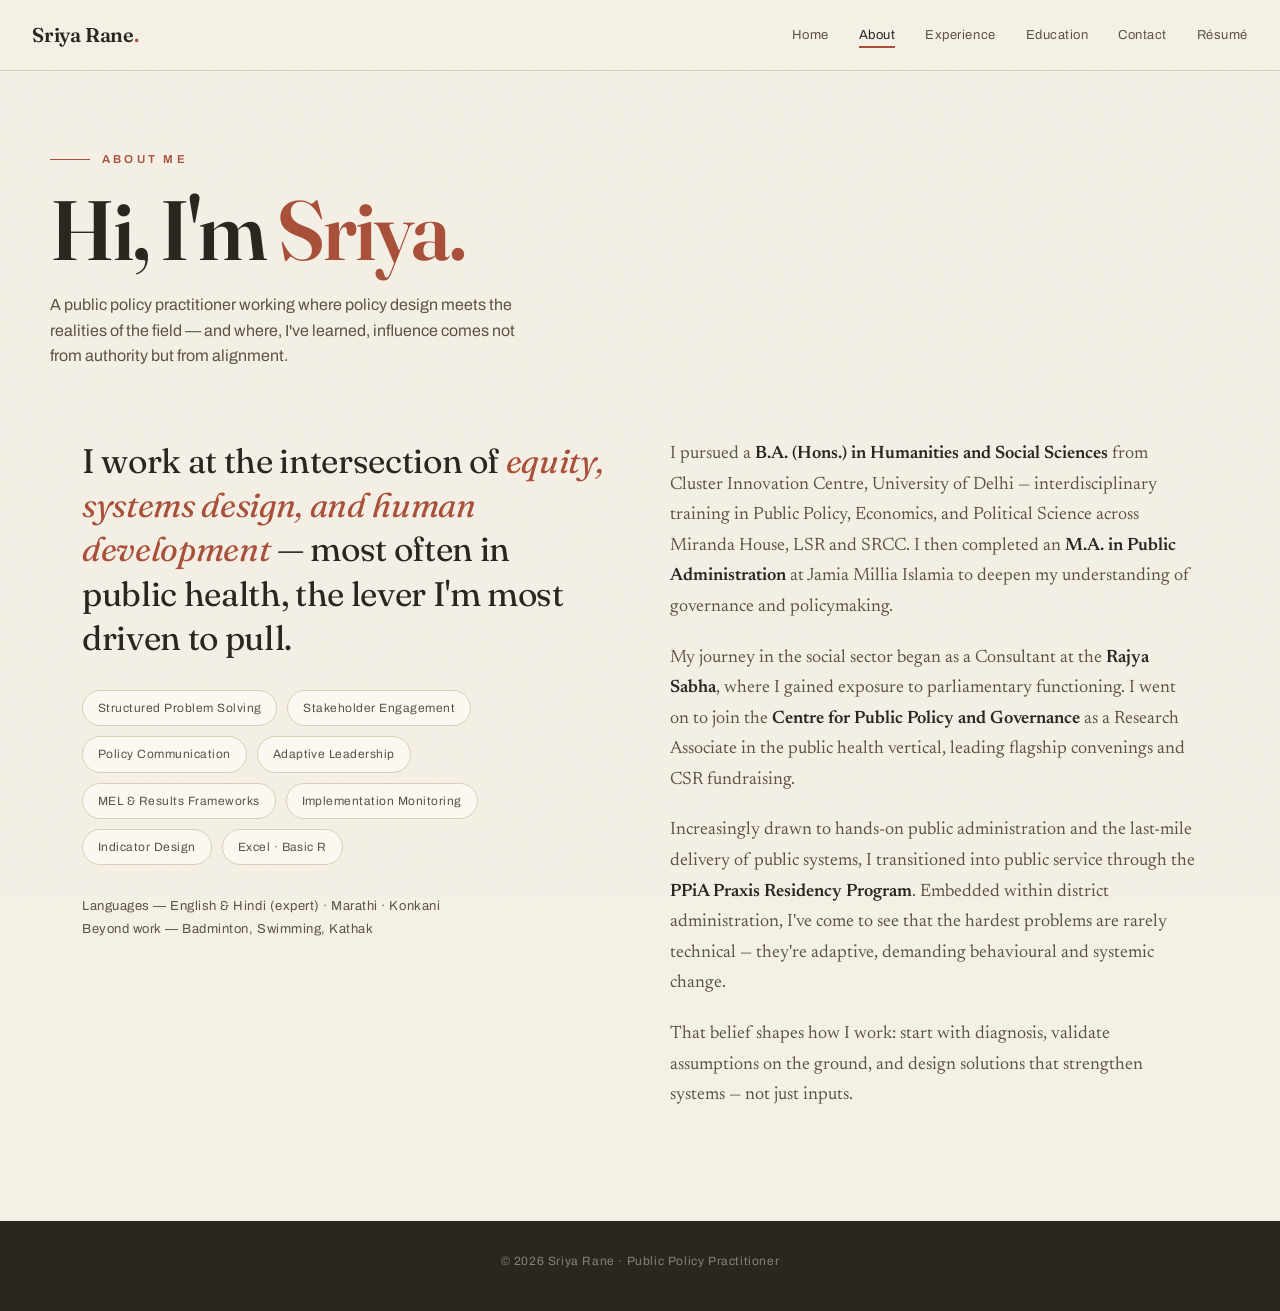
==== about.html @ 47202614 "Add files via upload" ====
<!DOCTYPE html>
<html lang="en">
<head>
<meta charset="UTF-8">
<meta name="viewport" content="width=device-width, initial-scale=1.0">
<title>About — Sriya Rane</title>
<meta name="description" content="About Sriya Rane — public policy practitioner working at the intersection of governance, public health, and last-mile delivery.">
<link rel="preconnect" href="https://fonts.googleapis.com">
<link rel="preconnect" href="https://fonts.gstatic.com" crossorigin>
<link href="https://fonts.googleapis.com/css2?family=Fraunces:opsz,wght@9..144,400;9..144,500;9..144,600;9..144,700&family=Newsreader:ital,opsz,wght@0,6..72,400;0,6..72,500;1,6..72,400&family=Archivo:wght@400;500;600&display=swap" rel="stylesheet">
<link rel="stylesheet" href="style.css">
</head>
<body>

<nav>
  <a href="index.html" class="brand">Sriya Rane<span class="dot">.</span></a>
  <button class="navtoggle" id="navtoggle">Menu</button>
  <ul class="navlinks" id="navlinks">
    <li><a href="index.html">Home</a></li>
    <li><a href="about.html" class="active">About</a></li>
    <li><a href="experience.html">Experience</a></li>
    <li><a href="education.html">Education</a></li>
    <li><a href="contact.html">Contact</a></li>
    <li><a href="Sriya_Rane_CV.pdf" target="_blank" rel="noopener">Résumé</a></li>
  </ul>
</nav>

<main>
<div class="wrap pagehead">
  <div class="crumb reveal"><span class="ln"></span><span class="eyebrow">About me</span></div>
  <h1 class="reveal">Hi, I'm <span class="accent">Sriya.</span></h1>
  <p class="sub reveal">A public policy practitioner working where policy design meets the realities of the field — and where, I've learned, influence comes not from authority but from alignment.</p>
</div>

<section class="section">
  <div class="wrap about-grid">
    <div class="reveal">
      <p class="about-lead">
        I work at the intersection of <em>equity, systems design, and human development</em> — most often in public health, the lever I'm most driven to pull.
      </p>
      <div class="pills">
        <span class="pill">Structured Problem Solving</span>
        <span class="pill">Stakeholder Engagement</span>
        <span class="pill">Policy Communication</span>
        <span class="pill">Adaptive Leadership</span>
        <span class="pill">MEL & Results Frameworks</span>
        <span class="pill">Implementation Monitoring</span>
        <span class="pill">Indicator Design</span>
        <span class="pill">Excel · Basic R</span>
      </div>
      <p style="margin-top:30px;font-family:'Archivo',sans-serif;font-size:13px;letter-spacing:.04em;color:var(--ink-soft)">
        Languages — English & Hindi (expert) · Marathi · Konkani<br>
        Beyond work — Badminton, Swimming, Kathak
      </p>
    </div>
    <div class="about-body reveal">
      <p>I pursued a <b>B.A. (Hons.) in Humanities and Social Sciences</b> from Cluster Innovation Centre, University of Delhi — interdisciplinary training in Public Policy, Economics, and Political Science across Miranda House, LSR and SRCC. I then completed an <b>M.A. in Public Administration</b> at Jamia Millia Islamia to deepen my understanding of governance and policymaking.</p>
      <p>My journey in the social sector began as a Consultant at the <b>Rajya Sabha</b>, where I gained exposure to parliamentary functioning. I went on to join the <b>Centre for Public Policy and Governance</b> as a Research Associate in the public health vertical, leading flagship convenings and CSR fundraising.</p>
      <p>Increasingly drawn to hands-on public administration and the last-mile delivery of public systems, I transitioned into public service through the <b>PPiA Praxis Residency Program</b>. Embedded within district administration, I've come to see that the hardest problems are rarely technical — they're adaptive, demanding behavioural and systemic change.</p>
      <p>That belief shapes how I work: start with diagnosis, validate assumptions on the ground, and design solutions that strengthen systems — not just inputs.</p>
    </div>
  </div>
</section>
</main>

<footer>© <span class="yr"></span> Sriya Rane · Public Policy Practitioner</footer>

<script src="main.js"></script>
</body>
</html>
---- style.css ----
/* ===== Sriya Rane — shared styles (multi-page) ===== */
:root{
  --bg:#f5f0e6;
  --bg-deep:#ece4d4;
  --ink:#2a2620;
  --ink-soft:#5b5347;
  --paper:#fbf8f1;
  --terra:#a8503a;
  --terra-deep:#8a3f2d;
  --olive:#5c6248;
  --gold:#b88a44;
  --line:#d8cdb8;
  --shadow:rgba(60,48,30,.12);
  --max:1180px;
}
*{margin:0;padding:0;box-sizing:border-box}
html{scroll-behavior:smooth}
body{
  background:var(--bg);color:var(--ink);
  font-family:'Newsreader',Georgia,serif;font-size:18px;line-height:1.7;
  -webkit-font-smoothing:antialiased;overflow-x:hidden;
  display:flex;flex-direction:column;min-height:100vh;
}
body::before{
  content:"";position:fixed;inset:0;pointer-events:none;z-index:1;
  opacity:.04;mix-blend-mode:multiply;
  background-image:url("data:image/svg+xml,%3Csvg xmlns='http://www.w3.org/2000/svg' width='160' height='160'%3E%3Cfilter id='n'%3E%3CfeTurbulence type='fractalNoise' baseFrequency='0.85' numOctaves='3'/%3E%3C/filter%3E%3Crect width='100%25' height='100%25' filter='url(%23n)'/%3E%3C/svg%3E");
}
::selection{background:var(--terra);color:var(--paper)}
h1,h2,h3,.display{font-family:'Fraunces',Georgia,serif;font-weight:600;line-height:1.05;letter-spacing:-.01em}
.eyebrow{font-family:'Archivo',sans-serif;text-transform:uppercase;letter-spacing:.28em;font-size:11.5px;font-weight:600;color:var(--terra)}
a{color:inherit}
.wrap{max-width:var(--max);margin:0 auto;padding:0 32px;width:100%}
main{flex:1 0 auto;position:relative;z-index:2}

/* ===== NAV ===== */
nav{
  position:sticky;top:0;left:0;right:0;z-index:50;
  display:flex;justify-content:space-between;align-items:center;
  padding:18px 32px;background:rgba(245,240,230,.92);
  backdrop-filter:blur(10px);box-shadow:0 1px 0 var(--line);
}
.brand{font-family:'Fraunces',serif;font-weight:600;font-size:20px;letter-spacing:-.01em;text-decoration:none}
.brand .dot{color:var(--terra)}
.navlinks{display:flex;gap:30px;list-style:none}
.navlinks a{font-family:'Archivo',sans-serif;font-size:13px;letter-spacing:.04em;text-decoration:none;color:var(--ink-soft);position:relative;padding:4px 0}
.navlinks a::after{content:"";position:absolute;left:0;bottom:-2px;width:0;height:1.5px;background:var(--terra);transition:width .3s ease}
.navlinks a:hover{color:var(--ink)}
.navlinks a:hover::after{width:100%}
.navlinks a.active{color:var(--ink)}
.navlinks a.active::after{width:100%}
.navtoggle{display:none;background:none;border:none;cursor:pointer;font-family:'Archivo',sans-serif;font-size:13px;letter-spacing:.1em;text-transform:uppercase;color:var(--ink)}

/* ===== PAGE HEAD (interior pages) ===== */
.pagehead{padding:80px 0 40px}
.pagehead .crumb{display:flex;align-items:center;gap:12px;margin-bottom:20px}
.pagehead .crumb .ln{width:40px;height:1px;background:var(--terra)}
.pagehead h1{font-size:clamp(40px,7vw,84px);font-weight:600;letter-spacing:-.025em;line-height:.96}
.pagehead h1 .accent{color:var(--terra)}
.pagehead .sub{font-family:'Archivo',sans-serif;font-size:16px;color:var(--ink-soft);max-width:54ch;margin-top:22px;line-height:1.6}
.section{padding:30px 0 90px}

/* ===== HERO (home) ===== */
header.hero{min-height:calc(100vh - 60px);display:flex;align-items:center;position:relative;padding:60px 0 80px;overflow:hidden}
.hero-grid{display:grid;grid-template-columns:1.35fr .65fr;gap:60px;align-items:center;width:100%}
.hero-loc{display:flex;align-items:center;gap:12px;margin-bottom:26px}
.hero-loc .ln{width:48px;height:1px;background:var(--terra)}
h1.hero-name{font-size:clamp(46px,8.5vw,108px);font-weight:600;line-height:.94;margin-bottom:8px;letter-spacing:-.025em}
h1.hero-name .ln2{display:block;color:var(--terra)}
.hero-role{font-family:'Archivo',sans-serif;font-size:clamp(15px,1.6vw,19px);letter-spacing:.02em;color:var(--ink-soft);max-width:32ch;margin:24px 0 36px;line-height:1.55}
.hero-role b{color:var(--ink);font-weight:600}
.hero-cta{display:flex;gap:16px;flex-wrap:wrap;align-items:center}
.btn{font-family:'Archivo',sans-serif;font-size:13.5px;letter-spacing:.04em;text-decoration:none;padding:13px 26px;border-radius:2px;transition:all .25s ease;display:inline-flex;align-items:center;gap:9px;cursor:pointer;border:none}
.btn-solid{background:var(--terra);color:var(--paper)}
.btn-solid:hover{background:var(--terra-deep);transform:translateY(-2px)}
.btn-ghost{border:1.5px solid var(--ink);color:var(--ink);background:none}
.btn-ghost:hover{background:var(--ink);color:var(--paper)}
.hero-mark{position:relative;display:flex;justify-content:center;align-items:center}
.medallion{width:min(330px,80%);aspect-ratio:1;border-radius:50%;background:radial-gradient(circle at 32% 28%,#fbf8f1,#e7dcc6);border:1px solid var(--line);position:relative;display:flex;align-items:center;justify-content:center;box-shadow:0 30px 60px -28px var(--shadow)}
.medallion .initials{font-family:'Fraunces',serif;font-size:clamp(70px,9vw,118px);font-weight:500;color:var(--terra);letter-spacing:-.04em}
.ring-text{position:absolute;inset:-26px;animation:spin 38s linear infinite}
@keyframes spin{to{transform:rotate(360deg)}}
.ring-text text{font-family:'Archivo',sans-serif;font-size:11px;letter-spacing:.34em;fill:var(--ink-soft);text-transform:uppercase}

/* home quick-stats strip */
.homestats{background:var(--olive);color:var(--paper);padding:54px 0;position:relative;z-index:2}
.homestats-grid{display:grid;grid-template-columns:repeat(4,1fr);gap:30px;text-align:center}
.stat .n{font-family:'Fraunces',serif;font-size:clamp(34px,5vw,56px);font-weight:600;line-height:1;color:#f3ead4}
.stat .l{font-family:'Archivo',sans-serif;font-size:12.5px;letter-spacing:.04em;margin-top:12px;color:#d6dbc4;line-height:1.5}

/* ===== ABOUT ===== */
.about-grid{display:grid;grid-template-columns:1fr 1fr;gap:60px}
.about-lead{font-family:'Fraunces',serif;font-size:clamp(24px,3vw,34px);font-weight:400;line-height:1.3;letter-spacing:-.01em}
.about-lead em{color:var(--terra);font-style:italic}
.about-body p{margin-bottom:20px;color:var(--ink-soft)}
.about-body p b{color:var(--ink);font-weight:600}
.pills{display:flex;flex-wrap:wrap;gap:10px;margin-top:30px}
.pill{font-family:'Archivo',sans-serif;font-size:12px;letter-spacing:.04em;padding:7px 15px;border:1px solid var(--line);border-radius:40px;color:var(--ink-soft);background:var(--paper)}

/* ===== EXPERIENCE timeline ===== */
.timeline{position:relative;margin-top:10px}
.timeline::before{content:"";position:absolute;left:148px;top:6px;bottom:6px;width:1px;background:var(--line)}
.job{display:grid;grid-template-columns:148px 1fr;gap:44px;padding:0 0 52px}
.job:last-child{padding-bottom:0}
.job-date{font-family:'Archivo',sans-serif;font-size:12.5px;letter-spacing:.03em;color:var(--ink-soft);text-align:right;padding-top:4px;line-height:1.5}
.job-body{position:relative;padding-left:42px}
.job-body::before{content:"";position:absolute;left:-4px;top:8px;width:11px;height:11px;border-radius:50%;background:var(--bg);border:2px solid var(--terra)}
.job h3{font-size:23px;font-weight:600;margin-bottom:3px}
.job .org{font-family:'Archivo',sans-serif;font-size:14px;color:var(--terra);letter-spacing:.02em;margin-bottom:4px}
.job .place{font-family:'Archivo',sans-serif;font-size:12px;color:var(--ink-soft);letter-spacing:.06em;text-transform:uppercase;margin-bottom:16px}
.job ul{list-style:none}
.job ul li{position:relative;padding-left:22px;margin-bottom:12px;color:var(--ink-soft);font-size:16.5px;line-height:1.6}
.job ul li::before{content:"";position:absolute;left:0;top:11px;width:7px;height:1px;background:var(--gold)}
.job ul li b{color:var(--ink);font-weight:600}

/* ===== EDUCATION ===== */
.edu-grid{display:grid;grid-template-columns:1fr 1fr;gap:30px}
.edu-card{background:var(--paper);border:1px solid var(--line);border-radius:4px;padding:34px;transition:transform .3s ease,box-shadow .3s ease}
.edu-card:hover{transform:translateY(-4px);box-shadow:0 22px 40px -28px var(--shadow)}
.edu-card .yr{font-family:'Archivo',sans-serif;font-size:12px;letter-spacing:.06em;color:var(--gold);text-transform:uppercase}
.edu-card h3{font-size:21px;margin:10px 0 4px}
.edu-card .inst{font-family:'Archivo',sans-serif;font-size:13.5px;color:var(--terra);margin-bottom:14px}
.edu-card .badge{display:inline-block;font-family:'Archivo',sans-serif;font-size:11px;letter-spacing:.05em;background:var(--terra);color:var(--paper);padding:4px 11px;border-radius:30px;margin-bottom:14px}
.edu-card p{font-size:15px;color:var(--ink-soft);line-height:1.6}
.pubs{margin-top:60px}
.pubs h2{font-family:'Fraunces',serif;font-size:clamp(26px,3.5vw,38px);margin-bottom:24px;font-weight:600}
.pub{display:flex;gap:18px;padding:18px 0;border-top:1px solid var(--line);align-items:baseline}
.pub:last-child{border-bottom:1px solid var(--line)}
.pub .ix{font-family:'Archivo',sans-serif;font-size:12px;color:var(--gold)}
.pub a{text-decoration:none;font-size:16.5px;line-height:1.5;transition:color .2s}
.pub a:hover{color:var(--terra)}
.pub .meta{font-family:'Archivo',sans-serif;font-size:12px;color:var(--ink-soft);display:block;margin-top:3px;letter-spacing:.03em}

/* ===== CONTACT ===== */
.contact-block{text-align:center;padding:40px 0 30px}
.contact-block h1{font-size:clamp(38px,6vw,76px);font-weight:600;margin:18px 0 10px}
.contact-block h1 em{font-style:italic;color:var(--terra)}
.contact-block p{color:var(--ink-soft);max-width:48ch;margin:0 auto 40px;font-size:18px}
.contact-links{display:flex;gap:18px;justify-content:center;flex-wrap:wrap}
.clink{font-family:'Archivo',sans-serif;font-size:14px;letter-spacing:.03em;text-decoration:none;color:var(--ink);border:1px solid var(--line);padding:13px 24px;border-radius:2px;transition:all .25s ease;display:inline-flex;align-items:center;gap:9px;background:var(--paper)}
.clink:hover{background:var(--ink);color:var(--paper);border-color:var(--ink)}

/* ===== FOOTER ===== */
footer{flex-shrink:0;background:var(--ink);color:#8a8275;text-align:center;padding:30px 0 40px;font-family:'Archivo',sans-serif;font-size:12px;letter-spacing:.05em;position:relative;z-index:2}

/* ===== reveal ===== */
.reveal{opacity:0;transform:translateY(28px);transition:opacity .8s cubic-bezier(.2,.7,.2,1),transform .8s cubic-bezier(.2,.7,.2,1)}
.reveal.in{opacity:1;transform:none}

/* ===== responsive ===== */
@media(max-width:900px){
  .hero-grid{grid-template-columns:1fr;gap:40px}
  .hero-mark{order:-1;justify-content:flex-start}
  .medallion{width:200px}
  .about-grid{grid-template-columns:1fr;gap:36px}
  .homestats-grid{grid-template-columns:1fr 1fr;gap:36px 20px}
  .edu-grid{grid-template-columns:1fr}
  .navlinks{position:fixed;inset:0 0 0 auto;width:min(74vw,300px);background:var(--paper);flex-direction:column;justify-content:center;gap:26px;padding:40px;transform:translateX(100%);transition:transform .4s ease;box-shadow:-12px 0 40px -20px var(--shadow)}
  .navlinks.open{transform:none}
  .navlinks a{font-size:18px}
  .navtoggle{display:block;z-index:60}
}
@media(max-width:560px){
  .wrap{padding:0 22px}
  nav{padding:14px 22px}
  .job{grid-template-columns:1fr;gap:6px}
  .timeline::before{display:none}
  .job-date{text-align:left;margin-bottom:6px}
  .job-body{padding-left:20px}
  .job-body::before{left:-2px}
}
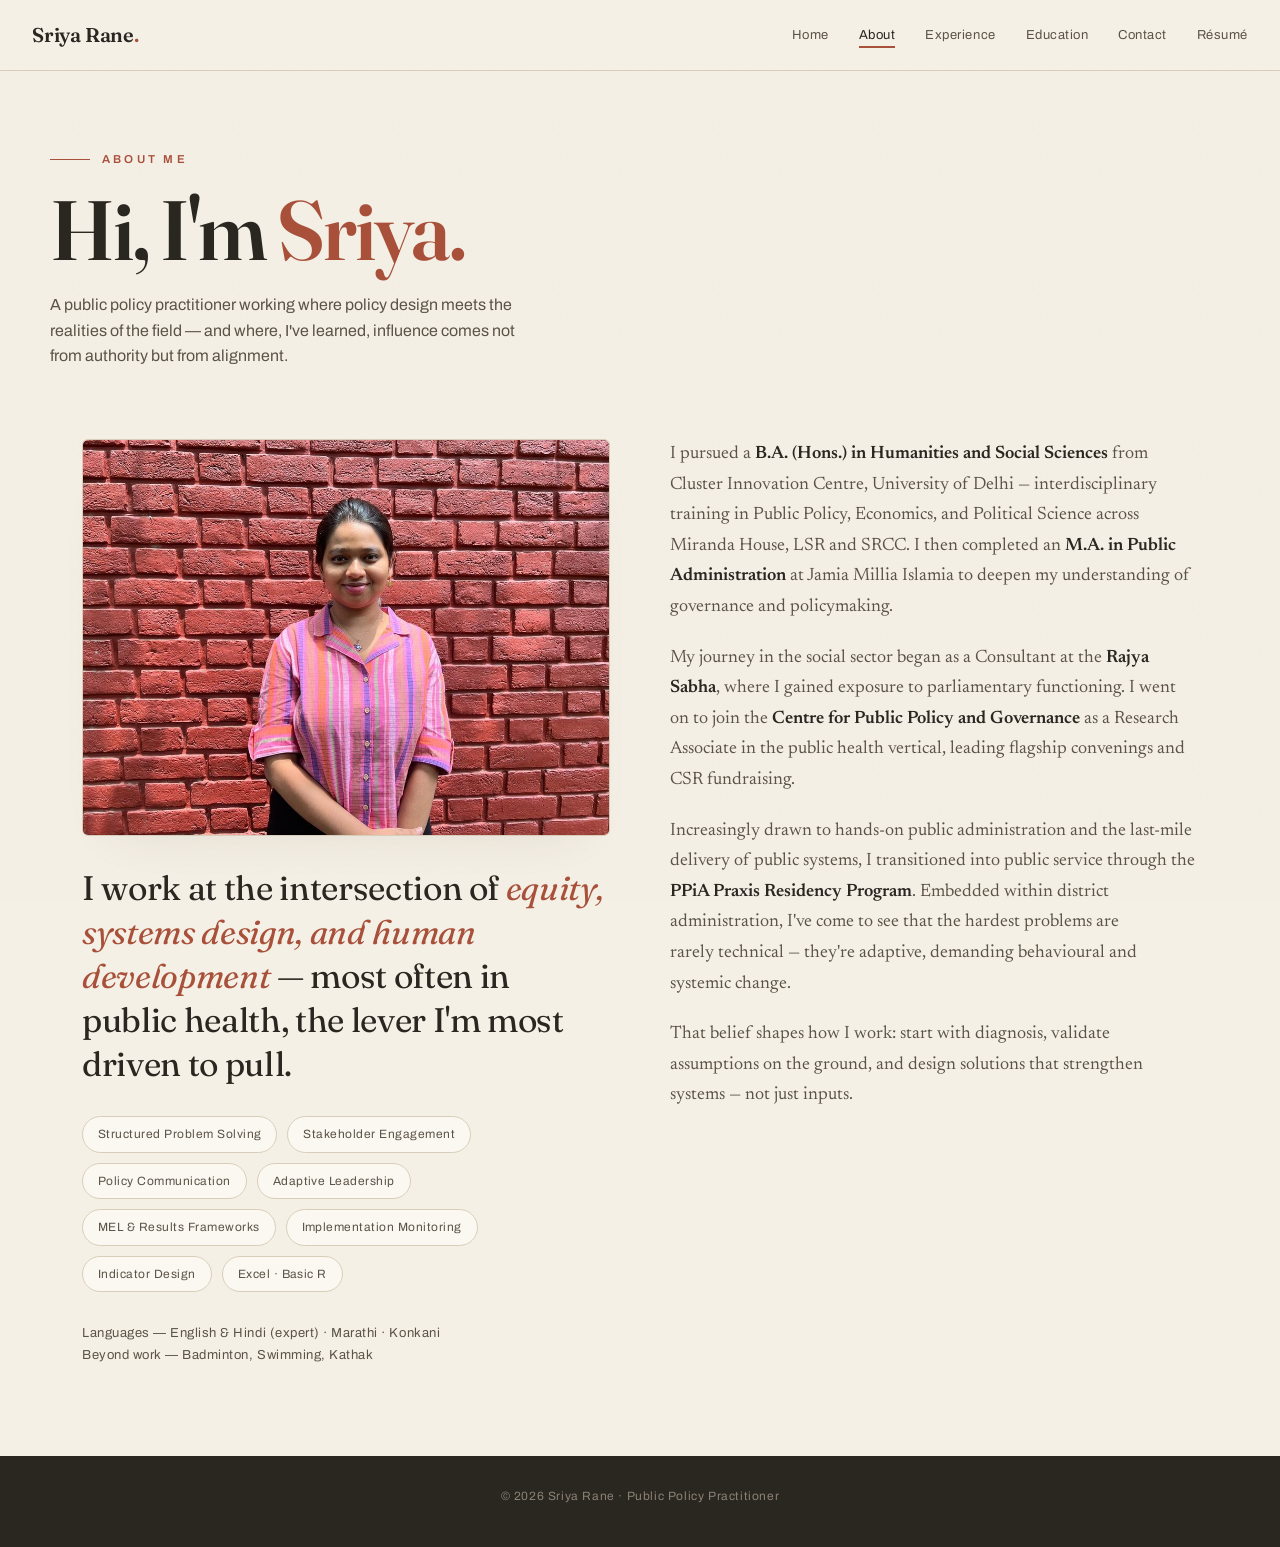
==== commit 1adfe3cb: "chnage" ====
--- a/about.html
+++ b/about.html
@@ -35,6 +35,9 @@
 <section class="section">
   <div class="wrap about-grid">
     <div class="reveal">
+      <figure class="about-portrait">
+        <img src="img/sriya9.jpg" alt="Portrait of Sriya Rane" width="1000" height="750" loading="lazy" decoding="async">
+      </figure>
       <p class="about-lead">
         I work at the intersection of <em>equity, systems design, and human development</em> — most often in public health, the lever I'm most driven to pull.
       </p>
--- a/style.css
+++ b/style.css
@@ -27,7 +27,8 @@
   background-image:url("data:image/svg+xml,%3Csvg xmlns='http://www.w3.org/2000/svg' width='160' height='160'%3E%3Cfilter id='n'%3E%3CfeTurbulence type='fractalNoise' baseFrequency='0.85' numOctaves='3'/%3E%3C/filter%3E%3Crect width='100%25' height='100%25' filter='url(%23n)'/%3E%3C/svg%3E");
 }
 ::selection{background:var(--terra);color:var(--paper)}
-h1,h2,h3,.display{font-family:'Fraunces',Georgia,serif;font-weight:600;line-height:1.05;letter-spacing:-.01em}
+h1,h2,h3,.display{font-family:'Fraunces',Georgia,serif;font-weight:600;line-height:1.05;letter-spacing:-.01em;text-wrap:balance}
+p{text-wrap:pretty}
 .eyebrow{font-family:'Archivo',sans-serif;text-transform:uppercase;letter-spacing:.28em;font-size:11.5px;font-weight:600;color:var(--terra)}
 a{color:inherit}
 .wrap{max-width:var(--max);margin:0 auto;padding:0 32px;width:100%}
@@ -61,8 +62,8 @@
 .section{padding:30px 0 90px}
 
 /* ===== HERO (home) ===== */
-header.hero{min-height:calc(100vh - 60px);display:flex;align-items:center;position:relative;padding:60px 0 80px;overflow:hidden}
-.hero-grid{display:grid;grid-template-columns:1.35fr .65fr;gap:60px;align-items:center;width:100%}
+header.hero{display:flex;align-items:center;position:relative;padding:clamp(34px,6.5vh,80px) 0;overflow:hidden}
+.hero-grid{display:grid;grid-template-columns:1.25fr .75fr;gap:clamp(28px,5vw,64px);align-items:center;width:100%}
 .hero-loc{display:flex;align-items:center;gap:12px;margin-bottom:26px}
 .hero-loc .ln{width:48px;height:1px;background:var(--terra)}
 h1.hero-name{font-size:clamp(46px,8.5vw,108px);font-weight:600;line-height:.94;margin-bottom:8px;letter-spacing:-.025em}
@@ -76,17 +77,11 @@
 .btn-ghost{border:1.5px solid var(--ink);color:var(--ink);background:none}
 .btn-ghost:hover{background:var(--ink);color:var(--paper)}
 .hero-mark{position:relative;display:flex;justify-content:center;align-items:center}
-.medallion{width:min(330px,80%);aspect-ratio:1;border-radius:50%;background:radial-gradient(circle at 32% 28%,#fbf8f1,#e7dcc6);border:1px solid var(--line);position:relative;display:flex;align-items:center;justify-content:center;box-shadow:0 30px 60px -28px var(--shadow)}
-.medallion .initials{font-family:'Fraunces',serif;font-size:clamp(70px,9vw,118px);font-weight:500;color:var(--terra);letter-spacing:-.04em}
-.ring-text{position:absolute;inset:-26px;animation:spin 38s linear infinite}
-@keyframes spin{to{transform:rotate(360deg)}}
-.ring-text text{font-family:'Archivo',sans-serif;font-size:11px;letter-spacing:.34em;fill:var(--ink-soft);text-transform:uppercase}
-
-/* home quick-stats strip */
-.homestats{background:var(--olive);color:var(--paper);padding:54px 0;position:relative;z-index:2}
-.homestats-grid{display:grid;grid-template-columns:repeat(4,1fr);gap:30px;text-align:center}
-.stat .n{font-family:'Fraunces',serif;font-size:clamp(34px,5vw,56px);font-weight:600;line-height:1;color:#f3ead4}
-.stat .l{font-family:'Archivo',sans-serif;font-size:12.5px;letter-spacing:.04em;margin-top:12px;color:#d6dbc4;line-height:1.5}
+.portrait-ring{position:relative;width:min(340px,92%);aspect-ratio:1;display:flex;align-items:center;justify-content:center;will-change:transform}
+.portrait{width:100%;aspect-ratio:1;border-radius:50%;overflow:hidden;border:1px solid var(--line);background:var(--bg-deep);position:relative;z-index:1;box-shadow:0 30px 64px -32px var(--shadow)}
+.portrait img{width:100%;height:100%;object-fit:cover;object-position:50% 18%;display:block;transition:transform .7s cubic-bezier(.2,.7,.2,1)}
+.portrait::after{content:"";position:absolute;inset:0;border-radius:50%;box-shadow:inset 0 0 0 1px rgba(42,38,32,.07);pointer-events:none}
+.portrait-ring:hover .portrait img{transform:scale(1.04)}
 
 /* ===== ABOUT ===== */
 .about-grid{display:grid;grid-template-columns:1fr 1fr;gap:60px}
@@ -144,28 +139,127 @@
 footer{flex-shrink:0;background:var(--ink);color:#8a8275;text-align:center;padding:30px 0 40px;font-family:'Archivo',sans-serif;font-size:12px;letter-spacing:.05em;position:relative;z-index:2}
 
 /* ===== reveal ===== */
-.reveal{opacity:0;transform:translateY(28px);transition:opacity .8s cubic-bezier(.2,.7,.2,1),transform .8s cubic-bezier(.2,.7,.2,1)}
+.reveal{opacity:0;transform:translateY(28px);transition:opacity .8s cubic-bezier(.2,.7,.2,1),transform .8s cubic-bezier(.2,.7,.2,1);will-change:opacity,transform}
 .reveal.in{opacity:1;transform:none}
+
+/* ===== scroll progress bar ===== */
+.scroll-progress{
+  position:fixed;top:0;left:0;right:0;height:3px;z-index:60;
+  transform:scaleX(0);transform-origin:0 50%;
+  background:linear-gradient(90deg,var(--terra),var(--gold));
+  transition:transform .1s linear;pointer-events:none;
+}
+
+/* ===== nav scrolled state ===== */
+nav{transition:padding .35s ease,box-shadow .35s ease,background .35s ease}
+nav.scrolled{padding-top:12px;padding-bottom:12px;box-shadow:0 6px 24px -16px var(--shadow),0 1px 0 var(--line)}
+
+/* ===== nav link micro-interaction ===== */
+.navlinks a::after{transition:width .35s cubic-bezier(.2,.7,.2,1)}
+
+/* ===== button shine + lift ===== */
+.btn{position:relative;overflow:hidden}
+.btn::after{
+  content:"";position:absolute;top:0;left:-130%;width:60%;height:100%;
+  background:linear-gradient(100deg,transparent,rgba(255,255,255,.35),transparent);
+  transform:skewX(-18deg);transition:left .6s ease;pointer-events:none;
+}
+.btn:hover::after{left:130%}
+.btn-solid:active{transform:translateY(0)}
+
+/* ===== section header ===== */
+.gallery-section{padding-top:10px}
+.sec-head{max-width:680px;margin-bottom:44px}
+.sec-head .crumb{display:flex;align-items:center;gap:12px;margin-bottom:16px}
+.sec-head .crumb .ln{width:40px;height:1px;background:var(--terra)}
+.sec-head h2{font-size:clamp(30px,4.6vw,54px);font-weight:600;letter-spacing:-.022em;line-height:1.02;text-wrap:balance}
+.sec-head h2 .accent{color:var(--terra)}
+.sec-sub{font-family:'Archivo',sans-serif;font-size:15.5px;color:var(--ink-soft);margin-top:18px;line-height:1.65;max-width:56ch}
+
+/* ===== field gallery (home) ===== */
+.gallery{display:grid;grid-template-columns:repeat(3,1fr);gap:22px}
+.shot{margin:0;background:var(--paper);border:1px solid var(--line);border-radius:6px;overflow:hidden;transition:transform .45s cubic-bezier(.2,.7,.2,1),box-shadow .45s ease}
+.shot:hover{transform:translateY(-6px);box-shadow:0 30px 54px -34px var(--shadow)}
+.shot-img{aspect-ratio:4/3;overflow:hidden;background:var(--bg-deep)}
+.shot-img img{width:100%;height:100%;object-fit:cover;display:block;transition:transform .8s cubic-bezier(.2,.7,.2,1)}
+.shot:hover .shot-img img{transform:scale(1.06)}
+.shot figcaption{font-family:'Archivo',sans-serif;font-size:12.5px;line-height:1.55;color:var(--ink-soft);letter-spacing:.015em;padding:14px 16px 17px;display:flex;gap:10px;align-items:baseline}
+.shot figcaption .ix{color:var(--gold);font-size:11px;flex:none;font-variant-numeric:tabular-nums}
+
+/* ===== about portrait ===== */
+.about-portrait{margin:0 0 30px;border-radius:6px;overflow:hidden;border:1px solid var(--line);box-shadow:0 26px 48px -34px var(--shadow)}
+.about-portrait img{width:100%;height:auto;display:block;aspect-ratio:4/3;object-fit:cover;object-position:50% 22%;transition:transform .6s cubic-bezier(.2,.7,.2,1)}
+.about-portrait:hover img{transform:scale(1.04)}
+
+/* ===== timeline node animation ===== */
+.job-body::before{transition:transform .4s ease,background .4s ease,box-shadow .4s ease}
+.job.in .job-body::before{animation:nodePulse .9s ease both}
+@keyframes nodePulse{0%{transform:scale(.4);opacity:0}60%{transform:scale(1.25)}100%{transform:scale(1);opacity:1}}
+.job:hover .job-body::before{background:var(--terra);box-shadow:0 0 0 5px rgba(168,80,58,.14)}
+.job-body{transition:transform .35s ease}
+.job:hover .job-body{transform:translateX(4px)}
+.job h3{transition:color .25s ease}
+.job:hover h3{color:var(--terra)}
+
+/* ===== publications hover ===== */
+.pub a{display:inline-block}
+.pub a span{display:inline-block;transition:transform .3s ease}
+.pub a:hover span{transform:translate(3px,-3px)}
+
+/* ===== contact links lift ===== */
+.clink{transition:all .25s ease}
+.clink:hover{transform:translateY(-3px)}
+
+/* ===== gentle page-load fade ===== */
+@keyframes pageIn{from{opacity:0}to{opacity:1}}
+main{animation:pageIn .5s ease both}
+
+/* ===== motion-safety ===== */
+@media(prefers-reduced-motion:reduce){
+  *,*::before,*::after{animation-duration:.001ms!important;animation-iteration-count:1!important;transition-duration:.001ms!important;scroll-behavior:auto!important}
+  .ring-text{animation:none}
+  .reveal{opacity:1;transform:none}
+}
+
+@media(max-width:760px){
+  .gallery{grid-template-columns:repeat(2,1fr);gap:16px}
+}
 
 /* ===== responsive ===== */
 @media(max-width:900px){
-  .hero-grid{grid-template-columns:1fr;gap:40px}
-  .hero-mark{order:-1;justify-content:flex-start}
-  .medallion{width:200px}
-  .about-grid{grid-template-columns:1fr;gap:36px}
-  .homestats-grid{grid-template-columns:1fr 1fr;gap:36px 20px}
+  .hero-grid{grid-template-columns:1fr;gap:28px;text-align:center}
+  .hero-mark{order:-1;justify-content:center}
+  .portrait-ring{width:210px}
+  .hero-loc,.hero-cta{justify-content:center}
+  .hero-role{margin-left:auto;margin-right:auto}
+  .pagehead{padding:52px 0 26px}
+  .about-grid{grid-template-columns:1fr;gap:32px}
+  .about-portrait{max-width:460px}
   .edu-grid{grid-template-columns:1fr}
-  .navlinks{position:fixed;inset:0 0 0 auto;width:min(74vw,300px);background:var(--paper);flex-direction:column;justify-content:center;gap:26px;padding:40px;transform:translateX(100%);transition:transform .4s ease;box-shadow:-12px 0 40px -20px var(--shadow)}
+  .navlinks{position:fixed;inset:0 0 0 auto;width:min(78vw,320px);background:var(--paper);flex-direction:column;justify-content:center;gap:24px;padding:40px;transform:translateX(100%);transition:transform .4s ease;box-shadow:-12px 0 40px -20px var(--shadow)}
   .navlinks.open{transform:none}
-  .navlinks a{font-size:18px}
+  .navlinks a{font-size:19px;padding:6px 0}
   .navtoggle{display:block;z-index:60}
 }
 @media(max-width:560px){
-  .wrap{padding:0 22px}
-  nav{padding:14px 22px}
+  .wrap{padding:0 20px}
+  nav{padding:13px 20px}
+  .section{padding:24px 0 56px}
+  .pagehead{padding:40px 0 20px}
+  .sec-head{margin-bottom:30px}
+  .gallery{grid-template-columns:1fr;gap:18px}
+  .about-portrait{max-width:none}
+  .about-lead{font-size:23px}
+  .contact-block{padding:20px 0}
+  .contact-links{flex-direction:column;align-items:stretch;gap:12px}
+  .clink{justify-content:center}
   .job{grid-template-columns:1fr;gap:6px}
   .timeline::before{display:none}
   .job-date{text-align:left;margin-bottom:6px}
   .job-body{padding-left:20px}
   .job-body::before{left:-2px}
 }
+@media(max-width:400px){
+  h1.hero-name{font-size:42px}
+  .portrait-ring{width:185px}
+}
